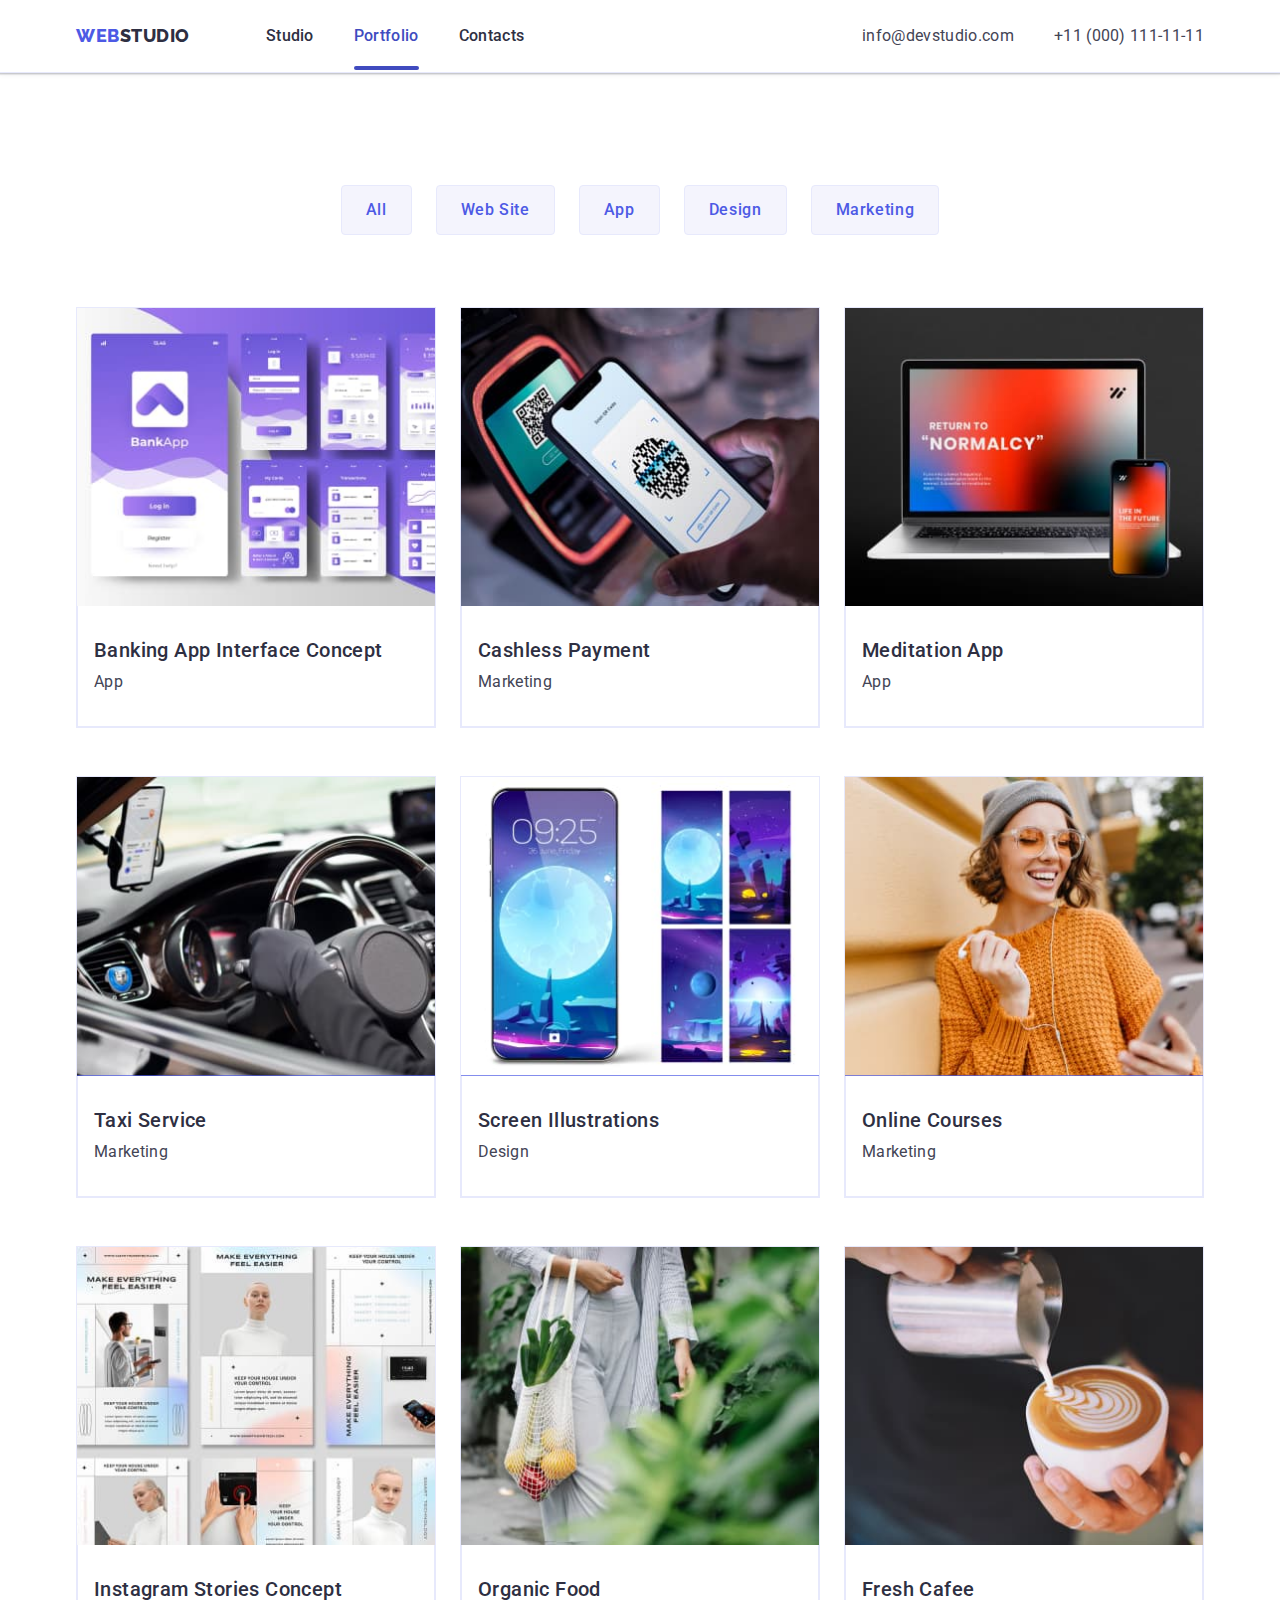
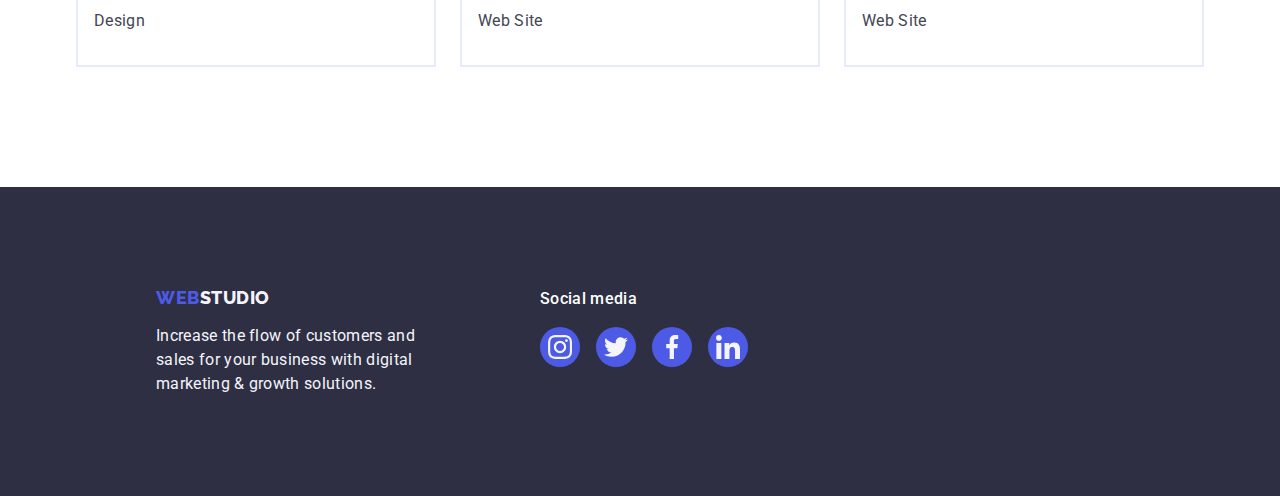
==== portfolio.html @ 6adcaa5f "Initial commit" ====
<!DOCTYPE html>
<html lang="en">
  <head>
    <meta charset="UTF-8" />
    <meta http-equiv="X-UA-Compatible" content="IE=edge" />
    <meta name="viewport" content="width=device-width, initial-scale=1.0" />
    <title>Document</title>
    <link rel="stylesheet" href="https://cdn.jsdelivr.net/npm/modern-normalize@1.1.0/modern-normalize.min.css" />
    <!-- Font sizes -->
    <link rel="preconnect" href="https://fonts.googleapis.com" />
    <link rel="preconnect" href="https://fonts.gstatic.com" crossorigin />
    <link
      href="https://fonts.googleapis.com/css2?family=Montserrat:wght@400;700&family=Raleway:wght@800&family=Roboto:wght@400;500;700&display=swap"
      rel="stylesheet"
    />

    <link rel="stylesheet" href="./css/styles.css" />
  </head>
  <body>
    <!-- Header -->
    <header class="header">
      <div class="header-container container">
        <nav class="menu-nav list">
          <a class="logo link" href="./index.html"> Web<span class="logo-header">Studio</span></a>
          <ul class="header-list list">
            <li class="header-nav-item">
              <a class="header-menu-link" href="./index.html">Studio</a>
            </li>
            <li class="header-nav-item">
              <a class="header-menu-link current-link" href="./portfolio.html">Portfolio</a>
            </li>
            <li class="header-nav-item">
              <a class="header-menu-link" href="">Contacts</a>
            </li>
          </ul>
        </nav>
        <address class="address">
          <ul class="address-list list">
            <li class="contact-item">
              <a class="header-link link" href="mailto:info@devstudio.com">info@devstudio.com</a>
            </li>
            <li class="contact-item">
              <a class="header-link link" href="tel:+110001111111">+11 (000) 111-11-11</a>
            </li>
          </ul>
        </address>
      </div>
    </header>
    <!-- Filters -->
    <main>
      <section class="filters">
        <div class="container">
          <h1 hidden>Filters Portfolio</h1>
          <ul class="button-list-filters">
            <li><button class="filter-button" type="button">All</button></li>
            <li><button class="filter-button" type="button">Web Site</button></li>
            <li><button class="filter-button" type="button">App</button></li>
            <li><button class="filter-button" type="button">Design</button></li>
            <li><button class="filter-button" type="button">Marketing</button></li>
          </ul>
          <ul class="portfolio-list">
            <li class="portfolio link">
              <a class="portfolio-item link" href="">
                <div class="portfolio-overlay">
                  <img src="./images/portfolio/banking.jpg" alt="banking" width="360" height="300" />
                  <p class="overlay">
                    14 Stylish and User-Friendly App Design Concepts · Task Manager App · Calorie Tracker App · Exotic
                    Fruit Ecommerce App · Cloud Storage App
                  </p>
                </div>
                <div class="portfolio-project-content">
                  <h2 class="about-header">Banking App Interface Concept</h2>
                  <p class="body-text">App</p>
                </div>
              </a>
            </li>
            <li class="portfolio link">
              <a class="portfolio-item link" href="">
                <div class="portfolio-overlay">
                  <img src="./images/portfolio/cashless.jpg" alt="cashless" width="360" height="300" />
                  <p class="overlay">
                    14 Stylish and User-Friendly App Design Concepts · Task Manager App · Calorie Tracker App · Exotic
                    Fruit Ecommerce App · Cloud Storage App
                  </p>
                </div>
                <div class="portfolio-project-content">
                  <h2 class="about-header">Cashless Payment</h2>
                  <p class="body-text">Marketing</p>
                </div>
              </a>
            </li>
            <li class="portfolio link">
              <a class="portfolio-item link" href="">
                <div class="portfolio-overlay">
                  <img src="./images/portfolio/meditation.jpg" alt="meditation" width="360" height="300" />
                  <p class="overlay">
                    14 Stylish and User-Friendly App Design Concepts · Task Manager App · Calorie Tracker App · Exotic
                    Fruit Ecommerce App · Cloud Storage App
                  </p>
                </div>
                <div class="portfolio-project-content">
                  <h2 class="about-header">Meditation App</h2>
                  <p class="body-text">App</p>
                </div>
              </a>
            </li>
            <li class="portfolio link">
              <a class="portfolio-item link" href="">
                <div class="portfolio-overlay">
                  <img src="./images/portfolio/taxi1.jpg" alt="taxi" width="360" height="300" />
                  <p class="overlay">
                    14 Stylish and User-Friendly App Design Concepts · Task Manager App · Calorie Tracker App · Exotic
                    Fruit Ecommerce App · Cloud Storage App
                  </p>
                </div>
                <div class="portfolio-project-content">
                  <h2 class="about-header">Taxi Service</h2>
                  <p class="body-text">Marketing</p>
                </div>
              </a>
            </li>
            <li class="portfolio link">
              <a class="portfolio-item link" href="">
                <div class="portfolio-overlay">
                  <img src="./images/portfolio/screen1.jpg" alt="screen" width="360" height="300" />
                  <p class="overlay">
                    14 Stylish and User-Friendly App Design Concepts · Task Manager App · Calorie Tracker App · Exotic
                    Fruit Ecommerce App · Cloud Storage App
                  </p>
                </div>
                <div class="portfolio-project-content">
                  <h2 class="about-header">Screen Illustrations</h2>
                  <p class="body-text">Design</p>
                </div>
              </a>
            </li>
            <li class="portfolio link">
              <a class="portfolio-item link" href="">
                <div class="portfolio-overlay">
                  <img src="./images/portfolio/online1.jpg" alt="onliine" width="360" height="300" />
                  <p class="overlay">
                    14 Stylish and User-Friendly App Design Concepts · Task Manager App · Calorie Tracker App · Exotic
                    Fruit Ecommerce App · Cloud Storage App
                  </p>
                </div>
                <div class="portfolio-project-content">
                  <h2 class="about-header">Online Courses</h2>
                  <p class="body-text">Marketing</p>
                </div>
              </a>
            </li>
            <li class="portfolio link">
              <a class="portfolio-item link" href="">
                <div class="portfolio-overlay">
                  <img src="./images/portfolio/instagram1.jpg" alt="instagram" width="360" height="300" />
                  <p class="overlay">
                    14 Stylish and User-Friendly App Design Concepts · Task Manager App · Calorie Tracker App · Exotic
                    Fruit Ecommerce App · Cloud Storage App
                  </p>
                </div>
                <div class="portfolio-project-content">
                  <h2 class="about-header">Instagram Stories Concept</h2>
                  <p class="body-text">Design</p>
                </div>
              </a>
            </li>
            <li class="portfolio link">
              <a class="portfolio-item link" href="">
                <div class="portfolio-overlay">
                  <img src="./images/portfolio/organic1.jpg" alt="organic" width="360" height="300" />
                  <p class="overlay">
                    14 Stylish and User-Friendly App Design Concepts · Task Manager App · Calorie Tracker App · Exotic
                    Fruit Ecommerce App · Cloud Storage App
                  </p>
                </div>
                <div class="portfolio-project-content">
                  <h2 class="about-header">Organic Food</h2>
                  <p class="body-text">Web Site</p>
                </div>
              </a>
            </li>
            <li class="portfolio link">
              <a class="portfolio-item link" href="">
                <div class="portfolio-overlay">
                  <img src="./images/portfolio/fresh1.jpg" alt="organic" width="360" height="300" />
                  <p class="overlay">
                    14 Stylish and User-Friendly App Design Concepts · Task Manager App · Calorie Tracker App · Exotic
                    Fruit Ecommerce App · Cloud Storage App
                  </p>
                </div>
                <div class="portfolio-project-content">
                  <h2 class="about-header">Fresh Cafee</h2>
                  <p class="body-text">Web Site</p>
                </div>
              </a>
            </li>
          </ul>
        </div>
      </section>
    </main>
    <!-- Footer -->
    <footer class="footer container">
      <div class="footer-container">
        <div class="footer-logo">
          <a class="logo-link" href="./index.html"> Web<span class="logo-footer">Studio</span></a>
          <p class="footer-text">
            Increase the flow of customers and sales for your business with digital marketing & growth solutions.
          </p>
        </div>

        <div class="social-links">
          <p class="footer-social-title">Social media</p>
          <ul class="footer-social-list">
            <li class="footer-social-card">
              <a class="social-link" href="" target="_blank" rel="noopener n0-referrer" aria-label="instagram">
                <svg class="social-icon" width="24" height="24">
                  <use href="./images/icons.svg#instagram"></use>
                </svg>
              </a>
            </li>
            <li class="footer-social-card">
              <a class="social-link" href="" target="_blank" rel="noopener n0-referrer" aria-label="twitter">
                <svg class="social-icon" width="24" height="24">
                  <use href="./images/icons.svg#twitter"></use>
                </svg>
              </a>
            </li>
            <li class="footer-social-card">
              <a class="social-link" href="" target="_blank" rel="noopener n0-referrer" aria-label="facebook">
                <svg class="social-icon" width="24" height="24">
                  <use href="./images/icons.svg#facebook"></use>
                </svg>
              </a>
            </li>
            <li class="footer-social-card">
              <a class="social-link" href="" target="_blank" rel="noopener n0-referrer" aria-label="linkedin">
                <svg class="social-icon" width="24" height="24">
                  <use href="./images/icons.svg#linkedin"></use>
                </svg>
              </a>
            </li>
          </ul>
        </div>
      </div>
    </footer>
  </body>
</html>
---- css/styles.css ----
:root {
  /* Fonts */

  /* Colors */
  --ctas-links-color: #4d5ae5;
  --ctas-color: #404bbf;
  --overlays-color: #2e2f42;
  --valid-fields-color: #31d0aa;
  --body-text-color: #434455;
  --helper-text-color: #8e8f99;
  --subtle-background-color: #e7e9fc;
  --color-cloud: #f4f4fd;
  --background-color: #ffffff;
  --modal-background-color: #fcfcfc;

  /* Others */
}

body {
  font-family: "Roboto", sans-serif;
  color: #434455;
  background-color: #ffffff;
}

*,
*::before,
*::after {
  box-sizing: border-box;
}

.container {
  width: 1158px;
  padding-left: 15px;
  padding-right: 15px;
  margin: 0 auto;
}

img {
  display: block;
  max-width: 100%;
  height: auto;
}

/* Header styles */

.header {
  border-bottom: 1px solid #e7e9fc;
  box-shadow: 0 2px 1px rgba(46, 47, 66, 0.08), 0px 1px 1px rgba(46, 47, 66, 0.16), 0px 1px 6px rgba(46, 47, 66, 0.08);
}

.header-container {
  display: flex;
  align-items: center;
}

.header-list {
  list-style: none;
  display: flex;
  gap: 40px;
  padding: 0;
  margin: 0;
}

.contact-item {
  padding-top: 24px;
  padding-bottom: 24px;
}

.link {
  text-decoration: none;
}

.header-link:hover,
.header-link:focus {
  color: var(--ctas-color);
  transition: color 250ms cubic-bezier(0.4, 0, 0.2, 1);
}

.header-nav-item .header-menu-link:hover,
.header-nav-item .header-menu-link:focus {
  color: var(--ctas-color);
  transition: color 250ms cubic-bezier(0.4, 0, 0.2, 1);
}

.header-nav-item:not(:last-child) {
  margin-rifgt: 0;
}

.current-link::after {
  content: "";
  position: absolute;
  display: block;
  width: 100%;
  height: 4px;
  left: 0;
  bottom: -1px;

  background-color: var(--ctas-color);
  border-radius: 2px;
}

.address .address-list {
  list-style: none;
  color: var(--overlays-color);
  display: flex;
  gap: 40px;
  padding: 0;
  margin: 0;
}

.address {
  font-style: normal;
}

.header-link {
  font-family: "Roboto";
  font-style: normal;
  font-weight: 400;
  font-size: 16px;
  line-height: 1.5;
  letter-spacing: 0.02em;
  color: var(--body-text-color);
  transition: color 250ms cubic-bezier(0.4, 0, 0.2, 1);
}

.logo-header {
  color: var(--overlays-color);
  font-family: "Raleway";
  font-weight: 800;
  font-size: 18px;
  line-height: 1.17;
  letter-spacing: 0.03em;
  text-transform: uppercase;
}
.logo {
  font-family: "Raleway";
  font-weight: 800;
  font-size: 18px;
  line-height: 1.17;
  letter-spacing: 0.03em;
  text-transform: uppercase;
  color: var(--ctas-links-color);
  margin-right: 76px;
}

.header-menu-link {
  font-family: "Roboto";
  font-style: normal;
  font-weight: 500;
  font-size: 16px;
  line-height: 1.5;
  letter-spacing: 0.02em;
  color: var(--overlays-color);
  padding: 24px 0;
  position: relative;
  transition: color 250ms cubic-bezier(0.4, 0, 0.2, 1);
}
.menu-nav {
  list-style: none;
  display: flex;
  margin-right: auto;
  align-items: center;
}
.header-menu-link {
  text-decoration: none;
}
.current-link {
  font-family: "Roboto";
  font-style: normal;
  font-weight: 500;
  font-size: 16px;
  line-height: 1.5;
  letter-spacing: 0.02em;
  color: var(--ctas-color);
}
/* Main */

.main-section {
  background: var(--overlays-color);
  padding: 188px 0;
  align-items: center;
  max-width: 1440px;
  margin-left: auto;
  margin-right: auto;
  background-image: linear-gradient(rgba(46, 47, 66, 0.7), rgba(46, 47, 66, 0.7)), url("../images/people-office1.jpg");
  background-size: cover;
  background-position: center, center;
  background-repeat: no-repeat;
}

.main-title {
  color: var(--background-color);
  font-family: var(--font-family);
  font-style: normal;
  font-weight: 700;
  font-size: 56px;
  line-height: 1.07;
  text-align: center;
  letter-spacing: 0.02em;
  max-width: 496px;
  margin-left: auto;
  margin-right: auto;
  margin-bottom: 48px;
}
.button-order {
  cursor: pointer;
  color: var(--background-color);
  background: var(--ctas-links-color);
  font-family: "Roboto", sans-serif;
  font-weight: 500;
  font-size: 16px;
  line-height: 1.5;
  align-items: center;
  letter-spacing: 0.04em;
  min-width: 169px;
  height: 56px;
  border-radius: 4px;
  display: block;
  border: none;
  margin: 0 auto;
  transition: background-color 250ms cubic-bezier(0.4, 0, 0.2, 1);
}

.button-order:hover,
.button-order:focus {
  color: var(--background-color);
  background-color: var(--ctas-color);
  transition: color 250ms cubic-bezier(0.4, 0, 0.2, 1);
}

/* About styles */

.about {
  padding: 120px 0;
  align-items: center;
}

.about-list {
  list-style: none;
  display: flex;
  gap: 24px;
  align-items: center;
  margin: 0;
  padding: 0;
}

.features-icon {
  display: flex;
  align-items: center;
  justify-content: center;
  height: 112px;
  width: 264px;
  background-color: #f4f4fd;
  border-radius: 4px;
  margin-bottom: 8px;
}
/* .about-icon {
  /* content: "";
  display: block; */
/* background-size: contain;
  background-repeat: no-repeat;
  background-position: center; */

/* 
.about-link:nth-child(1):before {
  background-image: url(../css/icons/strategy.svg);
}
.about-link:nth-child(2):before {
  background-image: url(../css/icons/punctuality.svg);
}
.about-link:nth-child(3):before {
  background-image: url(../css/icons/diligence.svg);
}
.about-link:nth-child(4):before {
  background-image: url(../css/icons/technologies.svg);
} */

.link {
  text-decoration: none;
}

.body-text {
  color: var(--body-text-color);
  font-size: 16px;
  font-family: "Roboto";
  font-weight: 400;
  font-style: normal;
  line-height: 1.5;
  letter-spacing: 0.02em;
  margin-top: 8px;
  margin-bottom: 0;
}
.main-title {
  font-size: 56px;
  font-family: "Roboto";
  font-weight: 700;
  font-style: normal;
  line-height: 1.07;
  letter-spacing: 0.02em;
  text-decoration: none;
  text-transform: none;
  text-align: center;
}

.team-title {
  color: var(--overlays-color);
  font-family: "Roboto";
  font-style: normal;
  font-weight: 700;
  font-size: 36px;
  line-height: 1.11;
  text-align: center;
  letter-spacing: 0.02em;
  text-transform: capitalize;
  margin-bottom: 72px;
  margin-top: 0;
}
.team-header {
  color: var(--overlays-color);
  font-family: "Roboto";
  font-style: normal;
  font-weight: 500;
  font-size: 20px;
  line-height: 1.2;
  text-align: center;
  letter-spacing: 0.02em;
  margin-bottom: 8px;
}
.team-list-card {
  background-color: var(--background-color);
  border-radius: 0px 0px 4px 4px;
  width: calc((100% - 72px) / 4);
  box-shadow: 0px 1px 6px rgba(46, 47, 66, 0.08), 0px 1px 1px rgba(46, 47, 66, 0.16), 0px 2px 1px rgba(46, 47, 66, 0.08);
  border-radius: 0px 0px 4px 4px;
}

.team-text {
  padding: 32px 0;
}
.team-body-text {
  color: var(--body-text-color);
  font-size: 16px;
  font-family: "Roboto";
  font-weight: 400;
  font-style: normal;
  line-height: 1.5;
  letter-spacing: 0.02em;
  text-align: center;
}

.team {
  background-color: var(--color-cloud);
  padding: 120px 0;
  align-items: center;
}
.team-list {
  display: flex;
  gap: 24px;
  margin: 0;
  padding: 0;
}

/* Doing section */

.doing {
  padding-bottom: 120px;
  align-items: center;
}

.doing-title {
  color: var(--overlays-color);
  font-size: 36px;
  font-family: "Roboto";
  font-weight: 700;
  font-style: normal;
  line-height: 1.11;
  letter-spacing: 0.02em;
  text-align: center;
  text-decoration: none;
  text-transform: capitalize;
  align-items: center;
  margin-bottom: 72px;
  margin-top: 0;
}
.doing-list {
  list-style: none;
  display: flex;
  gap: 24px;
  align-items: center;
  margin: 0;
  padding: 0;
}

.doing-list-img {
  width: calc((100%-48px) / 3);
}

/* Our Team section */

.team-list {
  list-style: none;
}
.button-list {
  list-style: none;
  display: flex;
  flex-direction: row;
  justify-content: center;
  padding-top: 96px;
  gap: 24px;
}

.team-social {
  list-style: none;
  display: flex;
  gap: 24px;
  flex-direction: row;
  margin: 0;
  padding: 0;
  align-items: center;
  justify-content: center;
}

.team-social-item {
  width: 40px;
  height: 40px;
}
.social-link-team {
  list-style: none;
  display: flex;
  flex-direction: row;
  align-items: center;
  justify-content: center;
  width: 100%;
  height: 100%;
  background-color: #4d5ae5;
  border-radius: 50%;
  transition: background-color 250ms cubic-bezier(0.4, 0, 0.2, 1);
}

.social-link-team:hover,
.social-link-team:focus {
  background-color: #404bbf;
  transition: color 250ms cubic-bezier(0.4, 0, 0.2, 1);
}

/* Main Portfolio */

.filters {
  padding: 96px 0 120px;

  .portfolio-list {
    list-style: none;
    display: flex;
    flex-wrap: wrap;
    flex-direction: row;
    align-items: flex-start;
    padding: 0;
    column-gap: 24px;
    row-gap: 48px;
    margin: auto;
  }
}

.button-list-filters {
  list-style: none;
  display: flex;
  justify-content: center;
  flex-wrap: wrap;
  flex-direction: row;
  margin-bottom: 72px;
  padding: 0;
  gap: 24px;
}

.filter-button {
  color: var(--ctas-links-color);
  background-color: var(--color-cloud);
  font-family: var(--font-family);
  font-style: normal;
  font-weight: 500;
  font-size: 16px;
  line-height: 1.5;
  text-align: center;
  letter-spacing: 0.04em;
  cursor: pointer;
  display: flex;
  flex-direction: row;
  justify-content: center;
  align-items: center;
  padding: 12px 24px;
  border: 1px solid #e7e9fc;
  border-radius: 4px;
  transition: color 250ms cubic-bezier(0.4, 0, 0.2, 1), background-color 250ms cubic-bezier(0.4, 0, 0.2, 1),
    border-color 250ms cubic-bezier(0.4, 0, 0.2, 1), box-shadow 250ms cubic-bezier(0.4, 0, 0.2, 1);
}

.filter-button:not(:last-child) {
  margin-right: 24px;
}

.filter-button:hover,
.filter-button:focus {
  color: var(--background-color);
  background-color: var(--ctas-color);
  border: 1px solid transparent;
  box-shadow: 0px 3px 1px rgba(0, 0, 0, 0.1), 0px 2px 1px rgba(0, 0, 0, 0.08), 0px 2px 2px rgba(0, 0, 0, 0.12);
  transition: color 250ms cubic-bezier(0.4, 0, 0.2, 1);
}

.portfolio {
  list-style: none;
  text-decoration: none;
  width: calc((100% - 48px) / 3);
}
.portfolio-item {
  display: block;
  border: 1px solid #e7e9fc;
  transition: box-shadow 250ms cubic-bezier(0.4, 0, 0.2, 1);
}

.portfolio-item:hover,
.portfolio-item:focus {
  border: 1px solid #f4f4fd;
  box-shadow: 0px 1px 6px rgba(46, 47, 66, 0.08), 0px 1px 1px rgba(46, 47, 66, 0.16), 0px 2px 1px rgba(46, 47, 66, 0.08);
}

.portfolio-project-content {
  padding: 32px 16px;
  border: 1px solid #e7e9fc;
  border-top: none;
}

.about-header {
  color: var(--overlays-color);
  font-size: 20px;
  font-family: "Roboto";
  font-weight: 500;
  font-style: normal;
  line-height: 1.2;
  text-transform: capitalize;
  letter-spacing: 0.02em;
  margin-top: 0;
  margin-bottom: 8px;
}

.portfolio-overlay {
  position: relative;
  overflow: hidden;
}

.overlay {
  position: absolute;
  left: 0;
  top: 0;
  width: 100%;
  height: 100%;
  overflow: auto;
  margin: 0;
  transform: translateY(100%);
  transition: transform 250ms cubic-bezier(0.4, 0, 0.2, 1);
  font-size: 16px;
  letter-spacing: 0.02em;
  line-height: 1.5;
  color: var(--color-cloud);
  padding: 40px 32px;
  background-color: var(--ctas-links-color);
}

.portfolio-item:hover .overlay,
.portfolio-item:focus .overlay {
  transform: translateY(0%);
}

/* Customers styles */

.customers {
  padding-top: 120px;
  padding-bottom: 120px;
}

.customers-title {
  color: var(--overlays-color);
  font-size: 36px;
  font-family: "Roboto";
  font-weight: 700;
  font-style: normal;
  line-height: 1.11;
  letter-spacing: 0.02em;
  text-align: center;
  text-decoration: none;
  text-transform: capitalize;
  align-items: center;
  margin-top: 0;
  margin-bottom: 72px;
}
.customers-list {
  list-style: none;
  display: flex;
  gap: 24px;
  align-items: center;
  margin: 0;
  padding: 0;
}

.customers-list-card {
  width: calc((100% - 120px) / 6);
  height: 88px;
}

.customers-list-link {
  width: 100%;
  height: 100%;
  border-radius: 4px;
  display: flex;
  align-items: center;
  justify-content: center;
  color: var(--helper-text-color);
  padding: 16px 32px;
  border: 1px solid var(--helper-text-color);
  transition: border-color 250ms cubic-bezier(0.4, 0, 0.2, 1), color 250ms cubic-bezier(0.4, 0, 0.2, 1);
}
.customers-icon {
  fill: currentColor;
}
.customers-list-link:hover,
.customers-list-link:focus {
  border: 1px solid #404bbf;
  color: #404bbf;
  transition: color 250ms cubic-bezier(0.4, 0, 0.2, 1);
}

/* Footer styles */
.footer {
  background: var(--overlays-color);
  width: 1440px;
  padding: 0;
}

.footer-container {
  padding-top: 100px;
  padding-left: 156px;
  padding-bottom: 100px;
  display: flex;
  align-items: baseline;
}

.footer-logo {
  margin-right: 120px;
}

.footer-social-list {
  list-style: none;
  display: flex;
  flex-direction: row;
  gap: 16px;
  align-items: center;
  margin: 0;
  padding: 0;
}

.social-link {
  list-style: none;
  display: flex;
  flex-direction: row;
  align-items: center;
  justify-content: center;
  width: 40px;
  height: 40px;
  background: #4d5ae5;
  border-radius: 50%;
  transition: background-color 250ms cubic-bezier(0.4, 0, 0.2, 1);
}

.social-link:hover,
.social-link:focus {
  background-color: #31d0aa;
  transition: color 250ms cubic-bezier(0.4, 0, 0.2, 1);
}

.logo-link {
  text-decoration: none;
  display: inline-block;
  margin-bottom: 16px;
  color: var(--ctas-links-color);
  font-family: "Raleway", sans-serif;
  font-style: normal;
  font-weight: 800;
  font-size: 18px;
  line-height: 1.17;
  align-items: center;
  letter-spacing: 0.03em;
  text-transform: uppercase;
  text-decoration: none;
}

.logo-footer {
  color: var(--color-cloud);
  font-family: "Raleway", sans-serif;
  font-style: normal;
  font-weight: 800;
  font-size: 18px;
  line-height: 1.17;
  align-items: center;
  letter-spacing: 0.03em;
  text-transform: uppercase;
  text-decoration: none;
}

.footer-text {
  color: var(--color-cloud);
  font-family: "Roboto";
  font-style: normal;
  font-weight: 400;
  font-size: 16px;
  line-height: 1.5;
  letter-spacing: 0.02em;
  text-decoration: none;
  max-width: 264px;
  margin: 0;
}

.footer-social-title {
  color: var(--background-color);
  font-family: "Roboto";
  font-style: normal;
  font-weight: 500;
  font-size: 16px;
  line-height: 1.5;
  letter-spacing: 0.02em;
  text-decoration: none;
  display: inline-block;
  margin-bottom: 16px;
  margin-top: 0;
}

.social-icon {
  fill: #f4f4fd;
}

/* Modal window styles */

.backdrop {
  position: fixed;
  transition: opacity 250ms cubic-bezier(0.4, 0, 0.2, 1), visibility 250ms cubic-bezier(0.4, 0, 0.2, 1);
  top: 0;
  left: 0;
  width: 100%;
  height: 100%;

  opacity: 1;
  background-color: rgba(46, 47, 66, 0.4);
}

.backdrop.is-hidden {
  opacity: 0;
  visibility: hidden;
  pointer-events: none;
}

.backdrop.is-hidden .modal {
  opacity: 0;
  transform: translate(-50%, -70%);
}

.modal {
  position: absolute;
  top: 50%;
  left: 50%;
  width: 408px;
  min-height: 584px;

  background-color: #fcfcfc;
  box-shadow: 0px 1px 1px rgba(0, 0, 0, 0.14), 0px 1px 3px rgba(0, 0, 0, 0.12), 0px 2px 1px rgba(0, 0, 0, 0.2);
  border-radius: 4px;

  transform: translate(-50%, -50%) scale(1);
  transition: transform 250ms cubic-bezier(0.4, 0, 0.2, 1);
}

.modal-close-btn {
  position: absolute;
  top: 24px;
  right: 24px;

  display: flex;
  align-items: center;
  justify-content: center;
  padding: 0;
  width: 24px;
  height: 24px;

  color: var(--overlays-color);
  border: 1px solid rgba(0, 0, 0, 0.1);
  background-color: var(--subtle-background-color);
  cursor: pointer;
  border-radius: 50%;
  transition: background-color 250ms cubic-bezier(0.4, 0, 0.2, 1), border 250ms cubic-bezier(0.4, 0, 0.2, 1);
}

.modal-close-icon {
  fill: currentColor;
  transition: fill 250ms cubic-bezier(0.4, 0, 0.2, 1);
}
.modal-close-btn:hover,
.modal-close-btn:focus {
  background-color: var(--ctas-color);
  color: #ffffff;
  border: none;
  transition: color 250ms cubic-bezier(0.4, 0, 0.2, 1);
}
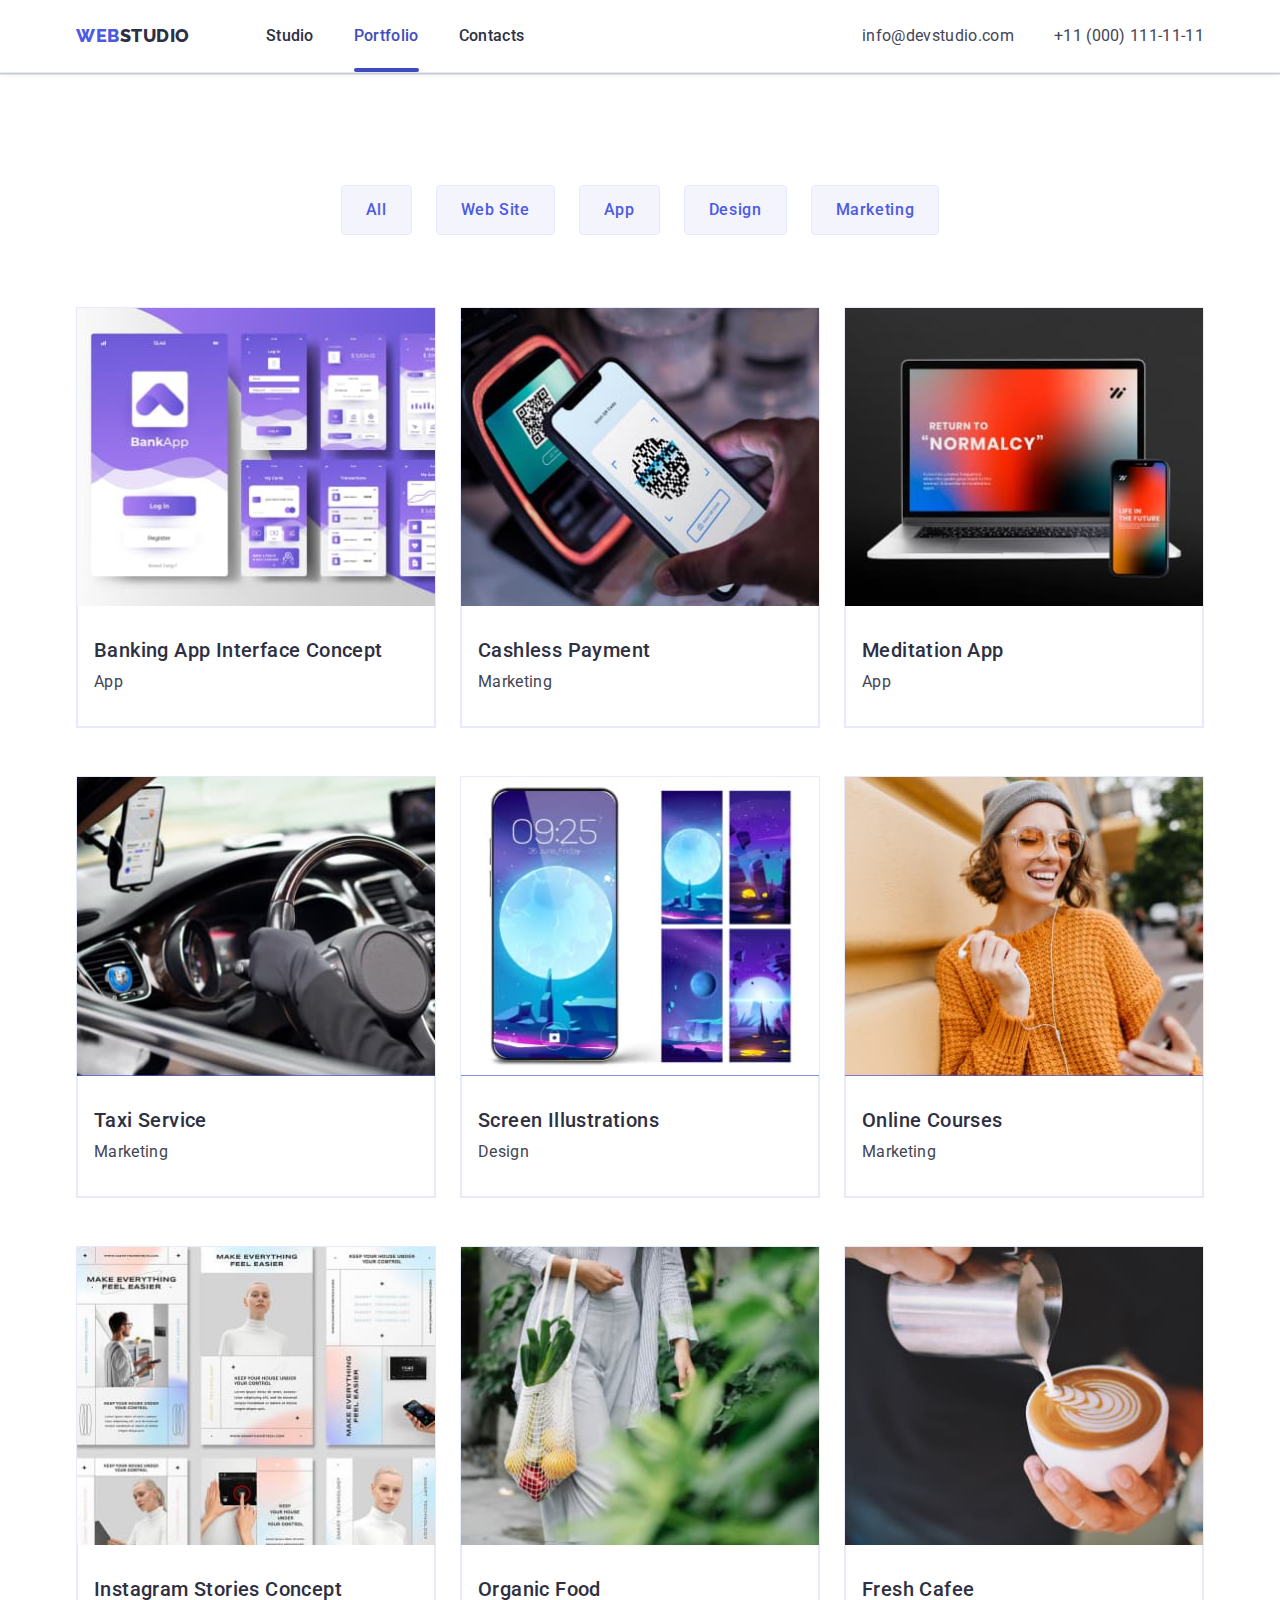
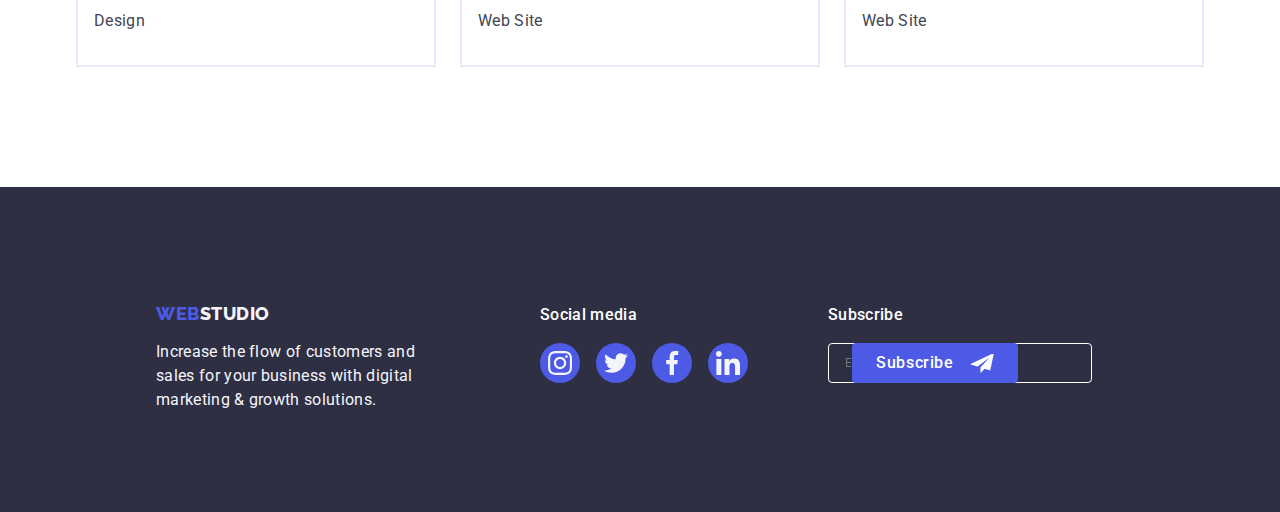
==== commit baf08345: "footer-form flex" ====
--- a/portfolio.html
+++ b/portfolio.html
@@ -17,7 +17,7 @@
     <link rel="stylesheet" href="./css/styles.css" />
   </head>
   <body>
-    <!-- Header -->
+    <!-- HEADER -->
     <header class="header">
       <div class="header-container container">
         <nav class="menu-nav list">
@@ -46,7 +46,8 @@
         </address>
       </div>
     </header>
-    <!-- Filters -->
+
+    <!-- FILTERS -->
     <main>
       <section class="filters">
         <div class="container">
@@ -198,8 +199,8 @@
         </div>
       </section>
     </main>
-    <!-- Footer -->
-    <footer class="footer container">
+    <!-- FOOTER -->
+    <footer class="footer">
       <div class="footer-container">
         <div class="footer-logo">
           <a class="logo-link" href="./index.html"> Web<span class="logo-footer">Studio</span></a>
@@ -241,6 +242,21 @@
             </li>
           </ul>
         </div>
+
+        <div class="footer-subscribe">
+          <p class="footer-subscribe-title">Subscribe</p>
+          <form class="footer-form">
+            <label for="footer-email" class="footer-type">
+              <input name="footer-email" type="email" placeholder="E-mail" class="footer-input" />
+            </label>
+            <button type="submit" class="footer-button">
+              Subscribe
+              <svg class="footer-button-icon" width="24" height="24">
+                <use href="./images/icons.svg#icon-send"></use>
+              </svg>
+            </button>
+          </form>
+        </div>
       </div>
     </footer>
   </body>
--- a/css/styles.css
+++ b/css/styles.css
@@ -93,7 +93,7 @@
   width: 100%;
   height: 4px;
   left: 0;
-  bottom: -1px;
+  bottom: -3px;
 
   background-color: var(--ctas-color);
   border-radius: 2px;
@@ -520,7 +520,7 @@
 
 .portfolio-item:hover,
 .portfolio-item:focus {
-  border: 1px solid #f4f4fd;
+  /* border: 1px solid #f4f4fd; */
   box-shadow: 0px 1px 6px rgba(46, 47, 66, 0.08), 0px 1px 1px rgba(46, 47, 66, 0.16), 0px 2px 1px rgba(46, 47, 66, 0.08);
 }
 
@@ -629,19 +629,19 @@
   transition: color 250ms cubic-bezier(0.4, 0, 0.2, 1);
 }
 
-/* Footer styles */
+/* FOOTER styles */
+
 .footer {
   background: var(--overlays-color);
-  width: 1440px;
-  padding: 0;
+  padding: 100px 0;
 }
 
 .footer-container {
-  padding-top: 100px;
-  padding-left: 156px;
-  padding-bottom: 100px;
   display: flex;
   align-items: baseline;
+  max-width: 1440px;
+  margin: 0 auto;
+  padding: 0 156px;
 }
 
 .footer-logo {
@@ -737,7 +737,77 @@
   fill: #f4f4fd;
 }
 
-/* Modal window styles */
+.footer-subscribe {
+  padding-left: 80px;
+}
+.footer-subscribe-title {
+  color: var(--background-color);
+  font-family: "Roboto";
+  font-style: normal;
+  font-weight: 500;
+  font-size: 16px;
+  line-height: 1.5;
+  letter-spacing: 0.02em;
+  text-decoration: none;
+  display: inline-block;
+}
+.footer-form {
+  display: flex;
+  gap: 24px;
+  align-items: center;
+  flex-direction: row;
+  justify-content: space-between;
+}
+.footer-input {
+  width: 264px;
+  height: 40px;
+  border: 1px solid #ffffff;
+  filter: drop-shadow(0px 4px 4px rgba(0, 0, 0, 0.15));
+  border-radius: 4px;
+  background-color: transparent;
+  color: var(--background-color);
+  padding-left: 16px;
+  font-size: 12px;
+  line-height: 1.5;
+  letter-spacing: 0.04em;
+}
+
+.footer-button {
+  display: inline-flex;
+  align-items: center;
+  position: absolute;
+  border: none;
+  border-radius: 4px;
+  margin-left: 24px;
+  flex-direction: row;
+  justify-content: center;
+  padding: 8px 24px;
+  gap: 16px;
+  cursor: pointer;
+  color: var(--background-color);
+  background-color: var(--ctas-links-color);
+  font-family: "Roboto", sans-serif;
+  font-weight: 500;
+  font-size: 16px;
+  line-height: 1.5;
+  letter-spacing: 0.04em;
+
+  min-width: 165px;
+  height: 40px;
+  transition: background-color 250ms cubic-bezier(0.4, 0, 0.2, 1);
+}
+
+.footer-button-icon {
+  fill: currentColor;
+}
+
+.footer-button:hover,
+.footer-button:focus {
+  background-color: var(--ctas-color);
+  transition: color 250ms cubic-bezier(0.4, 0, 0.2, 1);
+}
+
+/* MODAL WINDOW styles */
 
 .backdrop {
   position: fixed;
@@ -768,6 +838,7 @@
   left: 50%;
   width: 408px;
   min-height: 584px;
+  padding: 72px 24px 24px 24px;
 
   background-color: #fcfcfc;
   box-shadow: 0px 1px 1px rgba(0, 0, 0, 0.14), 0px 1px 3px rgba(0, 0, 0, 0.12), 0px 2px 1px rgba(0, 0, 0, 0.2);
@@ -808,3 +879,134 @@
   border: none;
   transition: color 250ms cubic-bezier(0.4, 0, 0.2, 1);
 }
+.modal-title {
+  font-weight: 500;
+  font-size: 16px;
+  line-height: 1.5;
+  padding-top: 48px;
+  text-align: center;
+  letter-spacing: 0.02em;
+  color: var(--overlays-color);
+}
+.modal-field {
+  position: relative;
+  margin-bottom: 8px;
+}
+.input-wrap {
+  position: relative;
+  margin-bottom: 4px;
+}
+.modal-input {
+  width: 100%;
+  height: 40px;
+  border: 1px solid rgba(46, 47, 66, 0.4);
+  border-radius: 4px;
+  padding-left: 38px;
+  outline: transparent;
+}
+
+.modal-input:focus {
+  border-color: #4d5ae5;
+}
+
+.modal-input:focus + .modal-icon {
+  fill: #4d5ae5;
+}
+.modal-input-comment {
+  width: 100%;
+  height: 120px;
+  border: 1px solid rgba(46, 47, 66, 0.4);
+  border-radius: 4px;
+  margin-bottom: 16px;
+  padding-left: 16px;
+  padding-top: 8px;
+  font-family: "Roboto";
+  font-style: normal;
+  font-weight: 400;
+  font-size: 12px;
+  line-height: 1.16;
+  letter-spacing: 0.04em;
+  color: rgba(46, 47, 66, 0.4);
+  resize: none;
+}
+.modal-input-comment:focus {
+  border-color: #4d5ae5;
+}
+
+.modal-icon {
+  position: absolute;
+  left: 19px;
+  top: 50%;
+  transform: translateY(-50%);
+}
+.modal-send-button {
+  cursor: pointer;
+  color: var(--background-color);
+  background: var(--ctas-links-color);
+  font-family: "Roboto", sans-serif;
+  font-weight: 500;
+  font-size: 16px;
+  line-height: 1.5;
+  align-items: center;
+  letter-spacing: 0.04em;
+  min-width: 169px;
+  height: 56px;
+  border-radius: 4px;
+  display: block;
+  border: none;
+  margin: 0 auto;
+  transition: background-color 250ms cubic-bezier(0.4, 0, 0.2, 1);
+}
+
+.modal-send-button:hover .modal-send-button:focus {
+  color: var(--background-color);
+  background-color: var(--ctas-color);
+  transition: color 250ms cubic-bezier(0.4, 0, 0.2, 1);
+}
+.modal-privacy-text {
+  display: flex;
+  align-items: center;
+  font-family: "Roboto";
+  font-style: normal;
+  font-weight: 400;
+  font-size: 12px;
+  line-height: 14px;
+  letter-spacing: 0.04em;
+  margin-bottom: 24px;
+  margin-top: -30px;
+}
+
+.is-hidden {
+  opacity: 0;
+  visibility: hidden;
+  pointer-events: none;
+  overflow: hidden;
+}
+.modal-privacy-text span {
+  width: 16px;
+  height: 16px;
+  border: 1px solid rgba(46, 47, 66, 0.4);
+  border-radius: 2px;
+  margin-right: 8px;
+  display: flex;
+  align-items: center;
+  justify-content: center;
+  fill: transparent;
+}
+
+.modal-privacy:checked + .modal-privacy-text span {
+  background-color: #404bbf;
+  border: none;
+  fill: #fcfcfc;
+}
+.modal-policy-link {
+  font-family: "Roboto";
+  font-style: normal;
+  font-weight: 400;
+  font-size: 12px;
+  line-height: 16px;
+  letter-spacing: 0.04em;
+  text-decoration-line: underline;
+  color: #4d5ae5;
+  margin-left: 2px;
+}
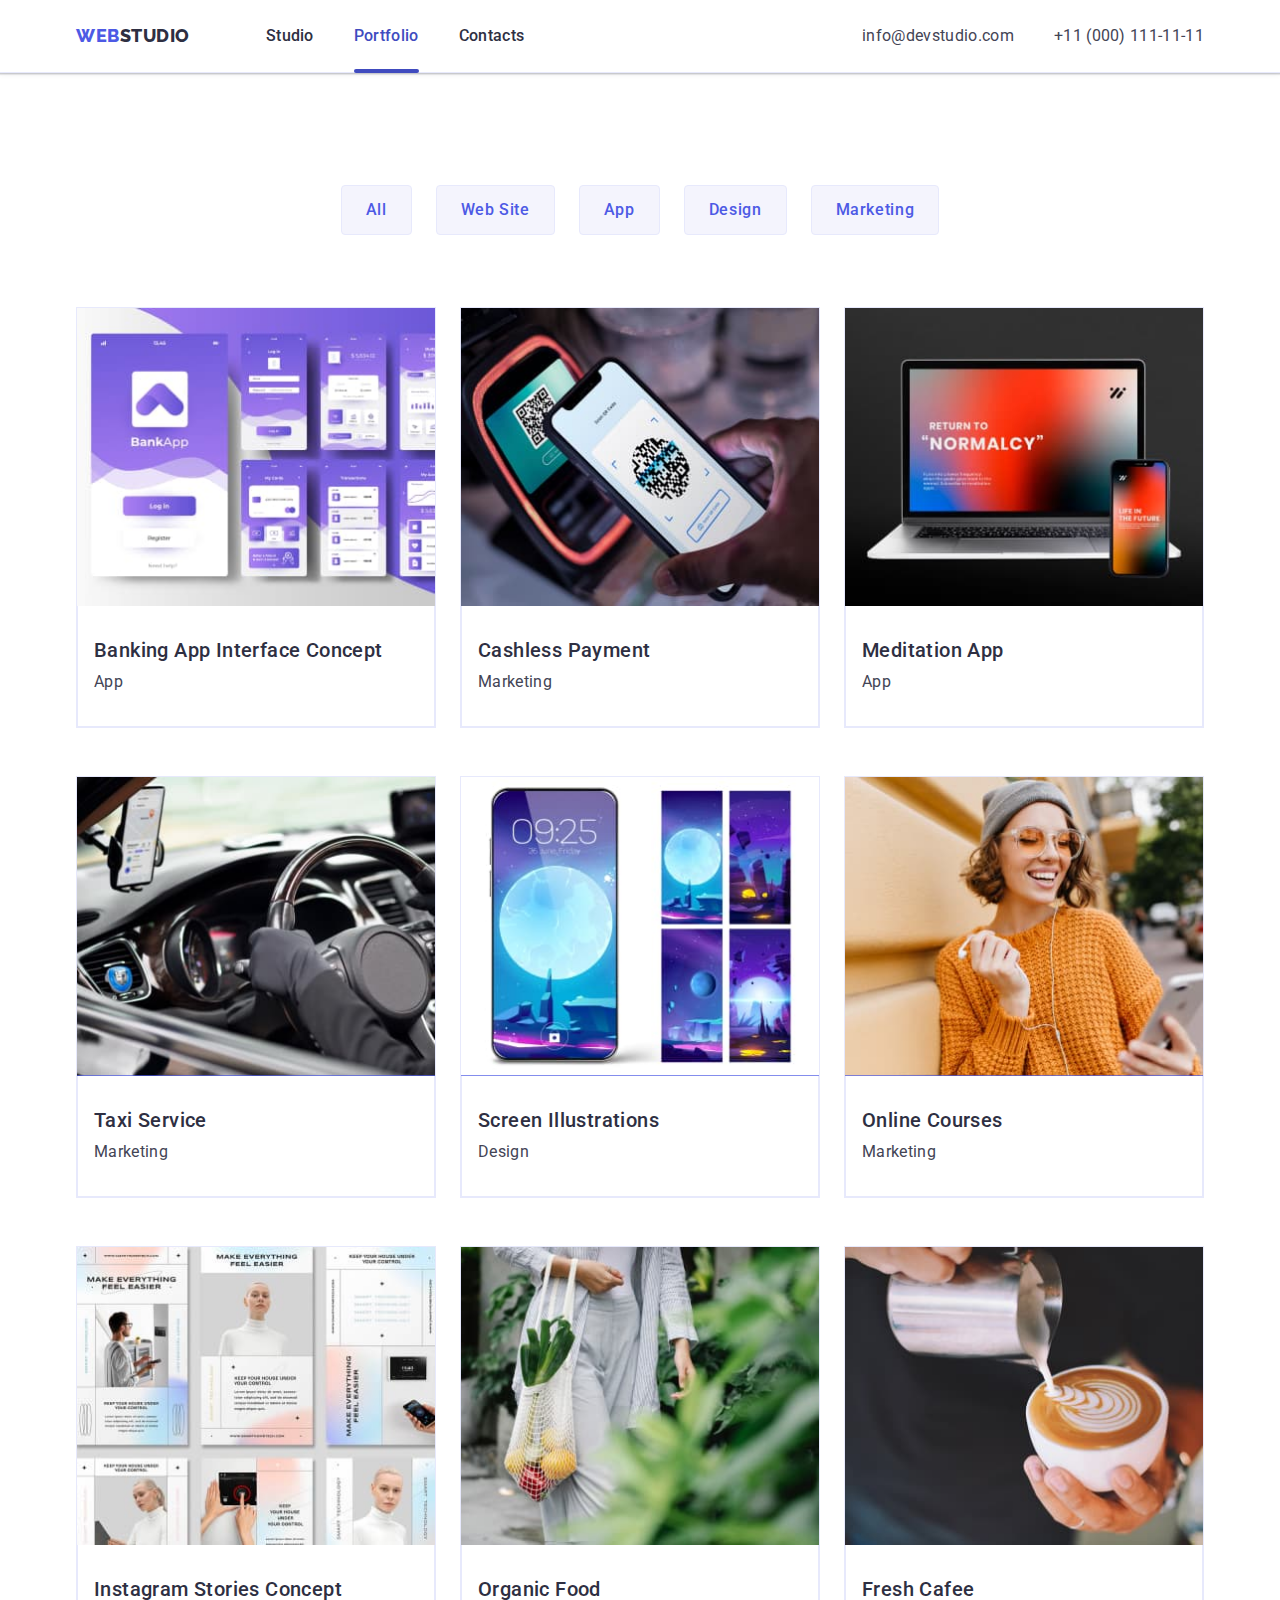
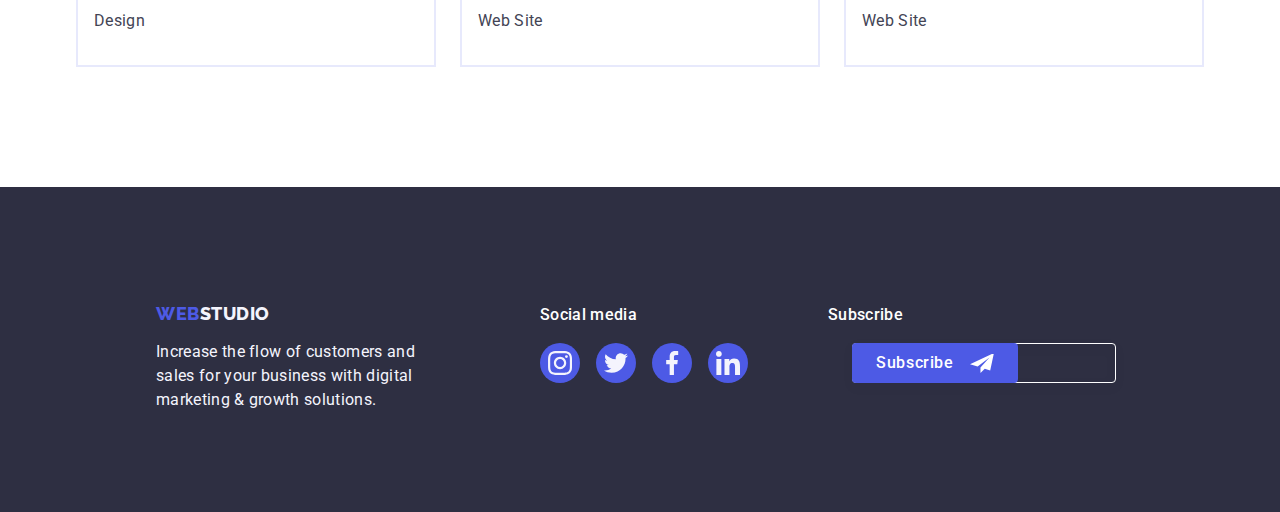
==== commit 9dcec2cf: "footer-subscribe fixed" ====
--- a/portfolio.html
+++ b/portfolio.html
@@ -245,10 +245,10 @@
 
         <div class="footer-subscribe">
           <p class="footer-subscribe-title">Subscribe</p>
-          <form class="footer-form">
-            <label for="footer-email" class="footer-type">
-              <input name="footer-email" type="email" placeholder="E-mail" class="footer-input" />
-            </label>
+          <form class="footer-form" action="#">
+            <label for="footer-email" class="footer-type"></label>
+            <input name="footer-email" type="email" placeholder="E-mail" class="footer-input" />
+
             <button type="submit" class="footer-button">
               Subscribe
               <svg class="footer-button-icon" width="24" height="24">
--- a/css/styles.css
+++ b/css/styles.css
@@ -93,7 +93,7 @@
   width: 100%;
   height: 4px;
   left: 0;
-  bottom: -3px;
+  bottom: -4px;
 
   background-color: var(--ctas-color);
   border-radius: 2px;
